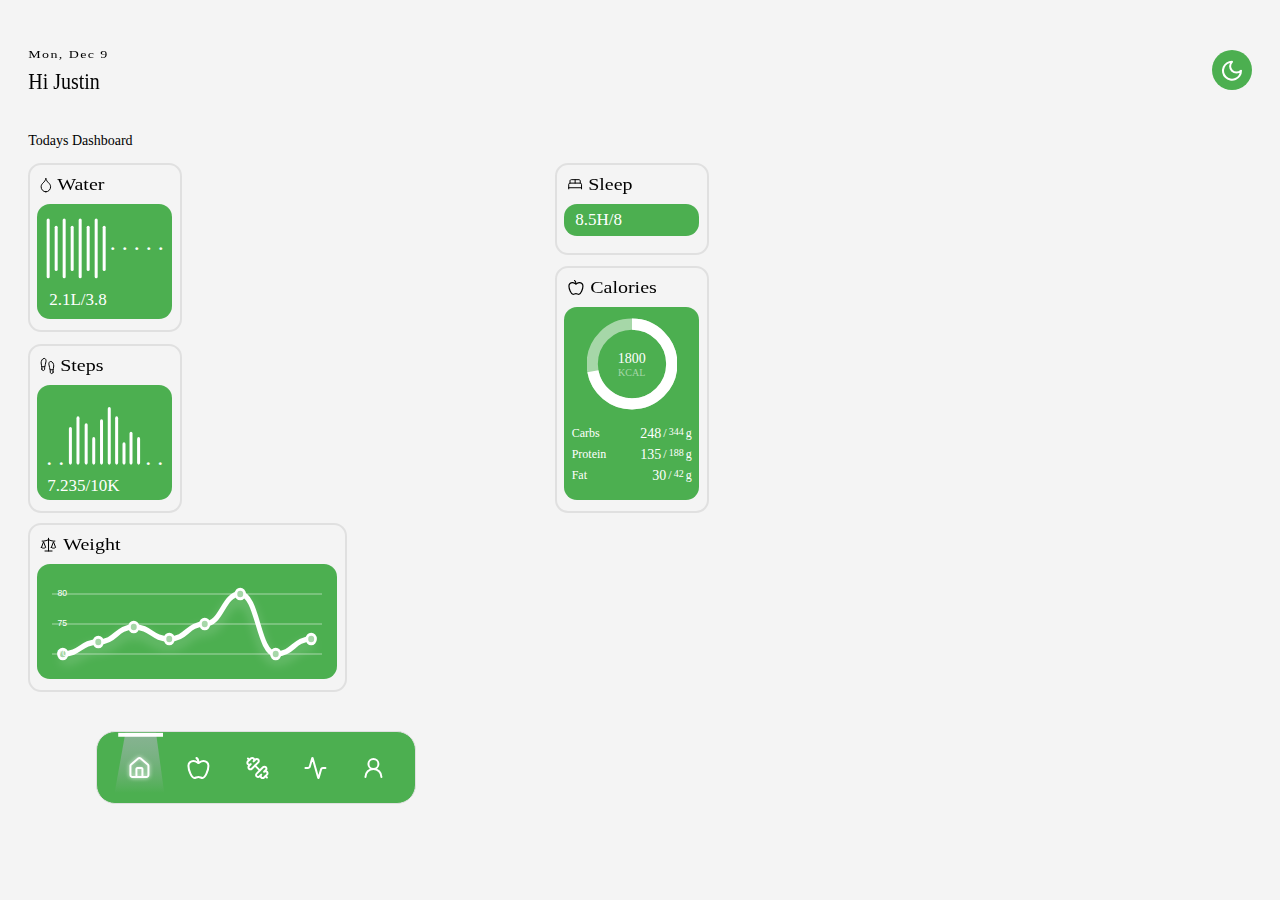
==== index.html @ 42e0216f "removed popup" ====
<!DOCTYPE html>
<html lang="en">
<head>
    <meta charset="UTF-8">
    <meta name="viewport" content="width=device-width, initial-scale=1.0">
    <link rel="stylesheet" href="/css/style.css"> 
    <title>Strive</title>
    <script src="darkmode.js" defer></script>
</head>
<!-- "dark-mode" gets added and removed based on which theme is active-->
<body>
  <!-- "date-and-greeting is the container around the two with the "date"and "greeting" 
   being the child elements with white text inside and underneath each other -->
    <header>
        <div class="date-and-greeting">
          <p class="date">Mon, Dec 9</p>
          <p class="greeting">Hi Justin</p>
        </div>
        <!-- "theme-switch" is the green switch with one white icon displayed and the other not-->
        <button id="theme-switch">
          <svg width="24" height="24" viewBox="0 0 24 24" fill="none" xmlns="http://www.w3.org/2000/svg">
            <path d="M11.9915 3.70062C10.798 4.8941 10.1276 6.5128 10.1276 8.20062C10.1276 9.88845 10.798 11.5071 11.9915 12.7006C13.185 13.8941 14.8037 14.5646 16.4915 14.5646C18.1793 14.5646 19.798 13.8941 20.9915 12.7006C20.9915 14.4807 20.4637 16.2207 19.4747 17.7008C18.4858 19.1808 17.0802 20.3344 15.4357 21.0155C13.7911 21.6967 11.9815 21.875 10.2357 21.5277C8.48988 21.1804 6.88623 20.3233 5.62756 19.0646C4.36889 17.8059 3.51172 16.2023 3.16445 14.4564C2.81719 12.7106 2.99542 10.901 3.6766 9.25647C4.35779 7.61194 5.51135 6.20633 6.99139 5.2174C8.47143 4.22846 10.2115 3.70062 11.9915 3.70062Z" stroke="white" stroke-width="2" stroke-linecap="round" stroke-linejoin="round"/>
          </svg>
          <svg width="24" height="25" viewBox="0 0 24 25" fill="none" xmlns="http://www.w3.org/2000/svg">
            <path d="M11.9915 16.5476C14.2007 16.5476 15.9915 14.7567 15.9915 12.5476C15.9915 10.3385 14.2007 8.54761 11.9915 8.54761C9.78238 8.54761 7.99152 10.3385 7.99152 12.5476C7.99152 14.7567 9.78238 16.5476 11.9915 16.5476Z" stroke="white" stroke-width="2" stroke-linecap="round" stroke-linejoin="round"/>
            <path d="M11.9915 2.54761V4.54761" stroke="white" stroke-width="2" stroke-linecap="round" stroke-linejoin="round"/>
            <path d="M11.9915 20.5476V22.5476" stroke="white" stroke-width="2" stroke-linecap="round" stroke-linejoin="round"/>
            <path d="M4.92151 5.47766L6.33151 6.88766" stroke="white" stroke-width="2" stroke-linecap="round" stroke-linejoin="round"/>
            <path d="M17.6515 18.2076L19.0615 19.6176" stroke="white" stroke-width="2" stroke-linecap="round" stroke-linejoin="round"/>
            <path d="M1.99152 12.5476H3.99152" stroke="white" stroke-width="2" stroke-linecap="round" stroke-linejoin="round"/>
            <path d="M19.9915 12.5476H21.9915" stroke="white" stroke-width="2" stroke-linecap="round" stroke-linejoin="round"/>
            <path d="M6.33151 18.2076L4.92151 19.6176" stroke="white" stroke-width="2" stroke-linecap="round" stroke-linejoin="round"/>
            <path d="M19.0615 5.47766L17.6515 6.88766" stroke="white" stroke-width="2" stroke-linecap="round" stroke-linejoin="round"/>
          </svg>

        </button>
    
      </header>

      <section class="dashboard">
        <div class="title"><p>Todays Dashboard</p></div>

        <div class="flex-container">
          <div class="containers-left">
            <div class="square-container">
              <div class="icon-and-title">
                <svg width="12" height="16" viewBox="0 0 12 16" fill="none" xmlns="http://www.w3.org/2000/svg">
                  <path d="M5.86552 14.7875C7.11979 14.7875 8.32268 14.2611 9.20959 13.324C10.0965 12.3868 10.5947 11.1158 10.5947 9.79056C10.5947 8.36285 9.91914 7.00653 8.56793 5.86436C7.21673 4.72219 6.20332 3.00894 5.86552 1.2243C5.52772 3.00894 4.51431 4.72219 3.16311 5.86436C1.8119 7.00653 1.1363 8.36285 1.1363 9.79056C1.1363 11.1158 1.63455 12.3868 2.52146 13.324C3.40836 14.2611 4.61125 14.7875 5.86552 14.7875Z" stroke-linecap="round" stroke-linejoin="round"/>
                </svg>
                <p>Water</p>
              </div>
              <div class="data">
                <div class="graph">
                  <div class="big-line">
                    <svg width="4" height="61" viewBox="0 0 4 61" fill="none" xmlns="http://www.w3.org/2000/svg">
                      <path d="M2.17458 1.94525L2.17458 58.7089" stroke="white" stroke-width="3" stroke-linecap="round"/>
                    </svg>
                  </div>
                  <div class="small-line">
                    <svg width="4" height="47" viewBox="0 0 4 47" fill="none" xmlns="http://www.w3.org/2000/svg">
                      <path d="M2.17583 2.23901L2.17583 44.6081" stroke="white" stroke-width="3" stroke-linecap="round"/>
                    </svg>
                  </div>
                  <div class="big-line">
                    <svg width="4" height="61" viewBox="0 0 4 61" fill="none" xmlns="http://www.w3.org/2000/svg">
                      <path d="M2.17458 1.94525L2.17458 58.7089" stroke="white" stroke-width="3" stroke-linecap="round"/>
                    </svg>
                  </div>
                  <div class="small-line">
                    <svg width="4" height="47" viewBox="0 0 4 47" fill="none" xmlns="http://www.w3.org/2000/svg">
                      <path d="M2.17583 2.23901L2.17583 44.6081" stroke="white" stroke-width="3" stroke-linecap="round"/>
                    </svg>
                  </div>
                  <div class="big-line">
                    <svg width="4" height="61" viewBox="0 0 4 61" fill="none" xmlns="http://www.w3.org/2000/svg">
                      <path d="M2.17458 1.94525L2.17458 58.7089" stroke="white" stroke-width="3" stroke-linecap="round"/>
                    </svg>
                  </div>
                  <div class="small-line">
                    <svg width="4" height="47" viewBox="0 0 4 47" fill="none" xmlns="http://www.w3.org/2000/svg">
                      <path d="M2.17583 2.23901L2.17583 44.6081" stroke="white" stroke-width="3" stroke-linecap="round"/>
                    </svg>
                  </div>
                  <div class="big-line">
                    <svg width="4" height="61" viewBox="0 0 4 61" fill="none" xmlns="http://www.w3.org/2000/svg">
                      <path d="M2.17458 1.94525L2.17458 58.7089" stroke="white" stroke-width="3" stroke-linecap="round"/>
                    </svg>
                  </div>
                  <div class="small-line">
                    <svg width="4" height="47" viewBox="0 0 4 47" fill="none" xmlns="http://www.w3.org/2000/svg">
                      <path d="M2.17583 2.23901L2.17583 44.6081" stroke="white" stroke-width="3" stroke-linecap="round"/>
                    </svg>
                  </div>
                  <div class="dotted-line"><p>. . . . .  </p></div>
                </div>
                <div class="number"><p>2.1L/3.8</p></div>
              </div>
            </div>
  
            <div class="square-container">
              <div class="icon-and-title">
                <svg width="15" height="18" viewBox="0 0 15 18" fill="none" xmlns="http://www.w3.org/2000/svg">
                  <path d="M1.83828 12.0273V10.2249C1.83828 8.61934 1.1157 7.86202 1.13675 5.96872C1.1578 3.90881 2.18203 1.4248 4.29362 1.4248C5.60548 1.4248 6.04744 2.78798 6.04744 4.07542C6.04744 6.43068 4.64439 8.36185 4.64439 10.649V12.0273C4.64439 12.429 4.49657 12.8142 4.23344 13.0983C3.97032 13.3823 3.61345 13.5419 3.24133 13.5419C2.86922 13.5419 2.51235 13.3823 2.24922 13.0983C1.9861 12.8142 1.83828 12.429 1.83828 12.0273Z" stroke-linecap="round" stroke-linejoin="round"/>
                  <path d="M13.0627 15.0566V13.2542C13.0627 11.6486 13.7853 10.8913 13.7642 8.99802C13.7432 6.93811 12.719 4.4541 10.6074 4.4541C9.29552 4.4541 8.85355 5.81728 8.85355 7.10472C8.85355 9.45998 10.2566 11.3911 10.2566 13.6782V15.0566C10.2566 15.4583 10.4044 15.8435 10.6676 16.1276C10.9307 16.4116 11.2876 16.5712 11.6597 16.5712C12.0318 16.5712 12.3886 16.4116 12.6518 16.1276C12.9149 15.8435 13.0627 15.4583 13.0627 15.0566Z" stroke-linecap="round" stroke-linejoin="round"/>
                  <path d="M10.2566 12.7847H13.0627" stroke-linecap="round" stroke-linejoin="round"/>
                  <path d="M1.83828 9.75537H4.64439" stroke-linecap="round" stroke-linejoin="round"/>
                </svg>
                <p>Steps</p>
              </div>
              <div class="data">
                <div class="graph-steps">
                  <div class="dotted-line-steps"><p>. . </p></div>
                  <svg width="73" height="49" viewBox="0 0 73 49" fill="none" xmlns="http://www.w3.org/2000/svg">
                    <path d="M2.39601 18.8251L2.39601 47.2954" stroke="white" stroke-width="3" stroke-linecap="round"/>
                    <path d="M18.1651 15.7798L18.1651 47.2985" stroke="white" stroke-width="3" stroke-linecap="round"/>
                    <path d="M9.97304 10.0533L9.97304 47.2954" stroke="white" stroke-width="3" stroke-linecap="round"/>
                    <path d="M33.5255 12.4768V47.2957" stroke="white" stroke-width="3" stroke-linecap="round"/>
                    <path d="M25.7348 27.3435L25.7333 47.2974" stroke="white" stroke-width="3" stroke-linecap="round"/>
                    <path d="M48.6367 10.0532V47.2984" stroke="white" stroke-width="3" stroke-linecap="round"/>
                    <path d="M41.2616 2.22131V47.2984" stroke="white" stroke-width="3" stroke-linecap="round"/>
                    <path d="M56.0094 31.5369V47.3005" stroke="white" stroke-width="3" stroke-linecap="round"/>
                    <path d="M63.0153 22.8314L63.0153 47.2956" stroke="white" stroke-width="3" stroke-linecap="round"/>
                    <path d="M70.6 27.3435V47.2956" stroke="white" stroke-width="3" stroke-linecap="round"/>
                  </svg>
                  <div class="dotted-line-steps"><p>. . </p></div>
                </div>
                <div class="number-steps"><p>7.235/10K</p></div>
              </div>
          </div>
        </div>
          
        <div class="containers-right">
          <div class="small-container">
            <div class="icon-and-title">
              <svg width="16" height="15" viewBox="0 0 16 15" fill="none" xmlns="http://www.w3.org/2000/svg">
                <g clip-path="url(#clip0_63_1283)">
                  <path d="M1.7265 11.8875V7.27721C1.7265 6.97153 1.8615 6.67836 2.10181 6.46221C2.34211 6.24607 2.66803 6.12463 3.00788 6.12463H13.2589C13.5987 6.12463 13.9246 6.24607 14.1649 6.46221C14.4052 6.67836 14.5402 6.97153 14.5402 7.27721V11.8875" stroke-linecap="round" stroke-linejoin="round"/>
                  <path d="M3.00787 6.12465V3.8195C3.00787 3.51382 3.14288 3.22066 3.38318 3.00451C3.62348 2.78836 3.94941 2.66693 4.28925 2.66693H11.9775C12.3173 2.66693 12.6433 2.78836 12.8836 3.00451C13.1239 3.22066 13.2589 3.51382 13.2589 3.8195V6.12465" stroke-linecap="round" stroke-linejoin="round"/>
                  <path d="M8.13338 2.66693V6.12465" stroke-linecap="round" stroke-linejoin="round"/>
                  <path d="M1.7265 10.7349H14.5402" stroke-linecap="round" stroke-linejoin="round"/>
                </g>
                <defs>
                  <clipPath id="clip0_63_1283">
                    <rect width="15.3765" height="13.8309" fill="white" transform="translate(0.445129 0.361755)"/>
                  </clipPath>
                </defs>
              </svg>
              <p>Sleep</p>
            </div>
            <div class="data">
              <div class="graph">
              <div class="number"><p>8.5H/8</p></div>
            </div>
          </div>
        </div>
        <div class="big-container">
          <div class="icon-and-title">
            <svg width="18" height="18" viewBox="0 0 15 15" fill="none" xmlns="http://www.w3.org/2000/svg">
              <g clip-path="url(#clip0_63_1307)">
                <path d="M7.44513 13.031C8.32013 13.031 9.0493 13.6418 9.77847 13.6418C11.5285 13.6418 13.2785 9.03154 13.2785 6.59962C13.2586 5.85316 12.9408 5.14474 12.3945 4.62874C11.8482 4.11275 11.1175 3.83102 10.3618 3.84497C9.0668 3.84497 8.02847 4.67482 7.44513 4.99754C6.8618 4.67482 5.82347 3.84497 4.52847 3.84497C3.77232 3.8295 3.04079 4.11072 2.49411 4.62703C1.94743 5.14335 1.63016 5.85266 1.6118 6.59962C1.6118 9.03154 3.3618 13.6418 5.1118 13.6418C5.84097 13.6418 6.57013 13.031 7.44513 13.031Z" stroke-linecap="round" stroke-linejoin="round"/>
                <path d="M6.27846 2.11615C6.86179 2.40429 7.44512 3.26872 7.44512 4.99758" stroke-linecap="round" stroke-linejoin="round"/>
              </g>
              <defs>
                <clipPath id="clip0_63_1307">
                  <rect width="14" height="13.8309" fill="white" transform="translate(0.445129 0.963562)"/>
                </clipPath>
              </defs>
            </svg>
            <p>Calories</p>
          </div>
          <div class="data">
            <div class="radial-graph">
              <svg class="circle" viewBox="0 0 36 36">
                  <path class="circle-bg"
                      d="M18 2.0845
                         a 15.9155 15.9155 0 0 1 0 31.831
                         a 15.9155 15.9155 0 0 1 0 -31.831" />
                  <path class="circle-progress"
                      d="M18 2.0845
                         a 15.9155 15.9155 0 0 1 0 31.831
                         a 15.9155 15.9155 0 0 1 0 -31.831" />
              </svg>
              <div class="text">
                  <div class="number" id="number">985</div>
                  <div class="unit">KCAL</div>
              </div>
          </div>
          <div class="macros">
            <div class="macro-item">
                Carbs
                <div>
                    <span id="carbs">0</span> / <span id="max-carbs">0</span>g
                </div>
            </div>
            <div class="macro-item">
                Protein
                <div>
                    <span id="protein">0</span> / <span id="max-protein">0</span>g
                </div>
            </div>
            <div class="macro-item">
                Fat
                <div>
                    <span id="fat">0</span> / <span id="max-fat">0</span>g
                </div>
            </div>
        </div>
        
          </div>
        </div>
      </div>
      </section>

      <div class="long-container">
        <div class="icon-and-title">
          <svg width="18" height="18" viewBox="0 0 18 18" fill="none" xmlns="http://www.w3.org/2000/svg">
            <g clip-path="url(#clip0_63_1373)">
              <path d="M11.3552 11.4633L13.4802 5.79663L15.6052 11.4633C14.9889 11.9237 14.2452 12.1716 13.4802 12.1716C12.7152 12.1716 11.9714 11.9237 11.3552 11.4633Z"  stroke-linecap="round" stroke-linejoin="round"/>
              <path d="M1.4385 11.4633L3.5635 5.79663L5.6885 11.4633C5.07225 11.9237 4.3285 12.1716 3.5635 12.1716C2.7985 12.1716 2.05475 11.9237 1.4385 11.4633Z" stroke-linecap="round" stroke-linejoin="round"/>
              <path d="M4.98017 15.005H12.0635" stroke-linecap="round" stroke-linejoin="round"/>
              <path d="M8.52184 2.255V15.005" stroke-linecap="round" stroke-linejoin="round"/>
              <path d="M2.14684 5.0883H3.5635C4.98017 5.0883 7.10517 4.37996 8.52184 3.67163C9.9385 4.37996 12.0635 5.0883 13.4802 5.0883H14.8968" stroke-linecap="round" stroke-linejoin="round"/>
            </g>
            <defs>
              <clipPath id="clip0_63_1373">
                <rect width="17" height="17" fill="white" transform="translate(0.0218353 0.130005)"/>
              </clipPath>
            </defs>
          </svg>
          <p>Weight</p>
        </div>
        <div class="data"> 
          <div class="line-graph-container">
            <svg class="line-graph" viewBox="0 0 500 200" preserveAspectRatio="none">
                <g class="grid-lines">
                    <!-- Vertical grid lines -->
                    <line x1="0" y1="50" x2="500" y2="50"></line>
                    <line x1="0" y1="100" x2="500" y2="100"></line>
                    <line x1="0" y1="150" x2="500" y2="150"></line>
                </g>
                <g class="graph">
                    <!-- The dynamic path for the graph line -->
                    <path d="" class="graph-line"></path>
                    <!-- The dynamic circles for data points -->
                    <g class="graph-points"></g>
                </g>
                <!-- Y-axis labels -->
                <g class="labels">
                    <text x="10" y="54">80</text>
                    <text x="10" y="104">75</text>
                    <text x="10" y="154">70</text>
                </g>
            </svg>
        </div>
        
      </div>

      <nav>
          <div class="bottom-navbar">  <!-- "bottom-navbar" = the container of the whole navbar-->
            <div class="icons">  <!-- "icons" = around the icons within the navbar, inline-flex, gap 34px-->
                <a href="index.html" class="active">
                    <div class="svg-container">
                      <!-- "active-spotlight" is the spotlight around the active page's icon -->
                        <svg class="active-spotlight" width="43" height="71" viewBox="0 0 53 71" fill="none" xmlns="http://www.w3.org/2000/svg">
                            <path d="M12.8773 0.839111L0.427788 70.1329H52.9925L43.5071 0.839111H12.8773Z" fill="url(#paint0_linear_63_1243)"/>
                            <rect x="5.70922" y="0.839111" width="44.7863" height="3.92169" fill="white"/>
                            <defs>
                              <linearGradient id="paint0_linear_63_1243" x1="26.7101" y1="0.839111" x2="26.7101" y2="60.9779" gradientUnits="userSpaceOnUse">
                                <stop stop-color="#ADB5BD" stop-opacity="0.6"/>
                                <stop offset="1" stop-color="#4CAF50"/>
                              </linearGradient>
                            </defs>
                          </svg>
                          <!-- the "blurred-svg" class and svg itself is only for the active page, this will be different dependant on the page -->
                        <svg class="blurred-svg" width="25" height="25" viewBox="0 0 25 25" fill="none" xmlns="http://www.w3.org/2000/svg">
                            <path d="M15.4285 21.9862V13.9862C15.4285 13.721 15.3232 13.4666 15.1356 13.2791C14.9481 13.0916 14.6938 12.9862 14.4285 12.9862H10.4285C10.1633 12.9862 9.90897 13.0916 9.72144 13.2791C9.5339 13.4666 9.42854 13.721 9.42854 13.9862V21.9862" stroke="white" stroke-width="2" stroke-linecap="round" stroke-linejoin="round"/>
                            <path d="M3.42854 10.9862C3.42847 10.6952 3.49188 10.4078 3.61433 10.1439C3.73678 9.87998 3.91534 9.64597 4.13754 9.45817L11.1375 3.45917C11.4985 3.15408 11.9559 2.98669 12.4285 2.98669C12.9012 2.98669 13.3586 3.15408 13.7195 3.45917L20.7195 9.45817C20.9417 9.64597 21.1203 9.87998 21.2428 10.1439C21.3652 10.4078 21.4286 10.6952 21.4285 10.9862V19.9862C21.4285 20.5166 21.2178 21.0253 20.8428 21.4004C20.4677 21.7755 19.959 21.9862 19.4285 21.9862H5.42854C4.89811 21.9862 4.3894 21.7755 4.01433 21.4004C3.63926 21.0253 3.42854 20.5166 3.42854 19.9862V10.9862Z" stroke="white" stroke-width="2" stroke-linecap="round" stroke-linejoin="round"/>
                        </svg>
                        <svg class="main-svg" class="unactive-svg" width="25" height="25" viewBox="0 0 25 25" fill="none" xmlns="http://www.w3.org/2000/svg">
                            <path d="M15.4285 21.9862V13.9862C15.4285 13.721 15.3232 13.4666 15.1356 13.2791C14.9481 13.0916 14.6938 12.9862 14.4285 12.9862H10.4285C10.1633 12.9862 9.90897 13.0916 9.72144 13.2791C9.5339 13.4666 9.42854 13.721 9.42854 13.9862V21.9862" stroke="white" stroke-width="2" stroke-linecap="round" stroke-linejoin="round"/>
                            <path d="M3.42854 10.9862C3.42847 10.6952 3.49188 10.4078 3.61433 10.1439C3.73678 9.87998 3.91534 9.64597 4.13754 9.45817L11.1375 3.45917C11.4985 3.15408 11.9559 2.98669 12.4285 2.98669C12.9012 2.98669 13.3586 3.15408 13.7195 3.45917L20.7195 9.45817C20.9417 9.64597 21.1203 9.87998 21.2428 10.1439C21.3652 10.4078 21.4286 10.6952 21.4285 10.9862V19.9862C21.4285 20.5166 21.2178 21.0253 20.8428 21.4004C20.4677 21.7755 19.959 21.9862 19.4285 21.9862H5.42854C4.89811 21.9862 4.3894 21.7755 4.01433 21.4004C3.63926 21.0253 3.42854 20.5166 3.42854 19.9862V10.9862Z" stroke="white" stroke-width="2" stroke-linecap="round" stroke-linejoin="round"/>
                        </svg>
                    </div>
                </a>
                <a href="calorie-tracker.html">
                  <div class="svg-container">
                    <svg class="main-svg" class="unactive-svg" width="25" height="25" viewBox="0 0 25 25" fill="none" xmlns="http://www.w3.org/2000/svg">
                      <path d="M12.4285 21.9262C13.9285 21.9262 15.1785 22.9862 16.4285 22.9862C19.4285 22.9862 22.4285 14.9862 22.4285 10.7662C22.3945 9.47088 21.8498 8.24159 20.9132 7.34621C19.9766 6.45083 18.724 5.96196 17.4285 5.98616C15.2085 5.98616 13.4285 7.42616 12.4285 7.98616C11.4285 7.42616 9.64854 5.98616 7.42854 5.98616C6.13229 5.95932 4.87824 6.44731 3.94107 7.34324C3.0039 8.23917 2.46002 9.47001 2.42854 10.7662C2.42854 14.9862 5.42854 22.9862 8.42854 22.9862C9.67854 22.9862 10.9285 21.9262 12.4285 21.9262Z" stroke="white" stroke-width="2" stroke-linecap="round" stroke-linejoin="round"/>
                      <path d="M10.4285 2.98621C11.4285 3.48621 12.4285 4.98621 12.4285 7.98621" stroke="white" stroke-width="2" stroke-linecap="round" stroke-linejoin="round"/>
                    </svg>
                  </div>
                </a>
                <a href="workout-tracker.html">
                  <div class="svg-container">
                    <svg class="main-svg" class="unactive-svg" width="25" height="25" viewBox="0 0 25 25" fill="none" xmlns="http://www.w3.org/2000/svg">
                      <g clip-path="url(#clip0_63_1258)">
                        <path d="M14.8285 15.3862L10.0285 10.5862" stroke="white" stroke-width="2" stroke-linecap="round" stroke-linejoin="round"/>
                        <path d="M19.0856 22.4712C18.7105 22.8464 18.2019 23.0572 17.6714 23.0573C17.141 23.0574 16.6322 22.8467 16.2571 22.4717C15.8819 22.0967 15.6711 21.588 15.671 21.0576C15.6709 20.5271 15.8815 20.0184 16.2566 19.6432L14.4896 21.4112C14.1144 21.7864 13.6056 21.9971 13.0751 21.9971C12.5445 21.9971 12.0357 21.7864 11.6606 21.4112C11.2854 21.0361 11.0746 20.5273 11.0746 19.9967C11.0746 19.4662 11.2854 18.9574 11.6606 18.5822L18.0246 12.2182C18.3997 11.8431 18.9085 11.6323 19.4391 11.6323C19.9696 11.6323 20.4784 11.8431 20.8535 12.2182C21.2287 12.5934 21.4395 13.1022 21.4395 13.6327C21.4395 14.1633 21.2287 14.6721 20.8535 15.0472L19.0856 16.8142C19.4607 16.4392 19.9695 16.2286 20.4999 16.2287C21.0304 16.2288 21.539 16.4396 21.9141 16.8147C22.2891 17.1899 22.4997 17.6986 22.4996 18.2291C22.4995 18.7595 22.2887 19.2682 21.9136 19.6432L19.0856 22.4712Z" stroke="white" stroke-width="2" stroke-linecap="round" stroke-linejoin="round"/>
                        <path d="M21.9285 22.4862L20.5285 21.0862" stroke="white" stroke-width="2" stroke-linecap="round" stroke-linejoin="round"/>
                        <path d="M4.32854 4.88621L2.92854 3.48621" stroke="white" stroke-width="2" stroke-linecap="round" stroke-linejoin="round"/>
                        <path d="M6.83255 13.7542C6.4574 14.1294 5.94859 14.3401 5.41805 14.3401C4.88751 14.3401 4.3787 14.1294 4.00355 13.7542C3.6284 13.3791 3.41764 12.8703 3.41764 12.3397C3.41764 11.8092 3.6284 11.3004 4.00355 10.9252L5.77155 9.15821C5.58579 9.3439 5.36528 9.49119 5.12261 9.59165C4.87993 9.69212 4.61985 9.74381 4.3572 9.74376C3.82675 9.74367 3.31807 9.53286 2.94305 9.15771C2.75736 8.97196 2.61008 8.75145 2.50961 8.50877C2.40914 8.2661 2.35745 8.00601 2.3575 7.74336C2.35759 7.21291 2.5684 6.70423 2.94355 6.32921L5.77155 3.50121C6.14657 3.12606 6.65525 2.91525 7.1857 2.91516C7.44835 2.91511 7.70843 2.9668 7.95111 3.06727C8.19379 3.16774 8.4143 3.31502 8.60005 3.50071C8.7858 3.6864 8.93317 3.90686 9.03372 4.1495C9.13428 4.39214 9.18605 4.65221 9.1861 4.91486C9.18615 5.17751 9.13446 5.4376 9.03399 5.68027C8.93352 5.92295 8.78624 6.14346 8.60055 6.32921L10.3675 4.56121C10.7427 4.18606 11.2515 3.97531 11.7821 3.97531C12.3126 3.97531 12.8214 4.18606 13.1965 4.56121C13.5717 4.93636 13.7825 5.44517 13.7825 5.97571C13.7825 6.50625 13.5717 7.01506 13.1965 7.39021L6.83255 13.7542Z" stroke="white" stroke-width="2" stroke-linecap="round" stroke-linejoin="round"/>
                      </g>
                      <defs>
                        <clipPath id="clip0_63_1258">
                          <rect width="24" height="24" fill="white" transform="translate(0.428543 0.986206)"/>
                        </clipPath>
                      </defs>
                    </svg>
                  </div>
                </a>
                <a href="weight-tracker.html">
                  <div class="svg-container">
                    <svg class="main-svg" class="unactive-svg" width="23" height="23" viewBox="0 0 23 23" fill="none" xmlns="http://www.w3.org/2000/svg">
                      <path d="M21.4285 11.9862H18.9485C18.5115 11.9853 18.0862 12.1275 17.7376 12.3912C17.3891 12.6548 17.1365 13.0254 17.0185 13.4462L14.6685 21.8062C14.6534 21.8581 14.6218 21.9038 14.5785 21.9362C14.5353 21.9687 14.4826 21.9862 14.4285 21.9862C14.3744 21.9862 14.3218 21.9687 14.2785 21.9362C14.2353 21.9038 14.2037 21.8581 14.1885 21.8062L8.66853 2.16621C8.65338 2.11428 8.6218 2.06866 8.57853 2.03621C8.53525 2.00375 8.48262 1.98621 8.42853 1.98621C8.37444 1.98621 8.3218 2.00375 8.27853 2.03621C8.23525 2.06866 8.20367 2.11428 8.18853 2.16621L5.83853 10.5262C5.72099 10.9454 5.46991 11.3147 5.12339 11.5782C4.77687 11.8417 4.35385 11.985 3.91853 11.9862H1.42853" stroke="white" stroke-width="2" stroke-linecap="round" stroke-linejoin="round"/>
                    </svg>
                  </div>
                </a>
                <a href="profile.html">
                  <div class="svg-container">
                    <svg class="main-svg" class="unactive-svg" width="25" height="25" viewBox="0 0 25 25" fill="none" xmlns="http://www.w3.org/2000/svg">
                      <path d="M12.4285 13.9862C15.19 13.9862 17.4285 11.7476 17.4285 8.98621C17.4285 6.22478 15.19 3.98621 12.4285 3.98621C9.6671 3.98621 7.42853 6.22478 7.42853 8.98621C7.42853 11.7476 9.6671 13.9862 12.4285 13.9862Z" stroke="white" stroke-width="2" stroke-linecap="round" stroke-linejoin="round"/>
                      <path d="M20.4285 21.9862C20.4285 19.8645 19.5857 17.8296 18.0854 16.3294C16.5851 14.8291 14.5503 13.9862 12.4285 13.9862C10.3068 13.9862 8.27196 14.8291 6.77167 16.3294C5.27138 17.8296 4.42853 19.8645 4.42853 21.9862" stroke="white" stroke-width="2" stroke-linecap="round" stroke-linejoin="round"/>
                    </svg>
                  </div>
                </a>
            </div>
          </div>
    </nav>

    <script src="animation.js"></script>
    <script src="line-graph-dashboard.js"></script>
    <script src="popups-dashboard.js"></script>
</body>
</html>
---- css/style.css ----
/*! Generated by Font Squirrel (https://www.fontsquirrel.com) on January 3, 2025 */

@font-face {
  font-family: 'pp_agrandirwide_light';
  src: url('ppagrandir-widelight-webfont.woff2') format('woff2'),
       url('ppagrandir-widelight-webfont.woff') format('woff');
  font-weight: normal;
  font-style: normal;

}

@font-face {
  font-family: 'pp_monument_extendedregular';
  src: url('ppmonumentextended-regular-webfont.woff2') format('woff2'),
       url('ppmonumentextended-regular-webfont.woff') format('woff');
  font-weight: normal;
  font-style: normal;

}

body {
    margin: 0;
    padding: 0;
    background-color: var(--background-color);
    margin: 0px 28.2px 0px 28.2px;
  }

  .darkmode {
    --secondary-color-darkmode: #383838; /* secondary for dark mode */
    --background-color-darkmode: #242424; /* secondary for dark mode */
    --text-color-darkmode: #FFFFFF; /* darkmode text color */
    --container-color-darkmode: #383838; /* border color lightmode*/
    --border-color-darkmode: #5B5B5B; /* border color lightmode*/
  }

  :root {
    /* color Palette */
    --primary-color: #4CAF50; /* main green, same for light and dark mode */
    --secondary-color: #A6D7A8; /* secondary for light mode */
    --background-color: #F4F4F4; /* bg color for light mode */
    --text-color: #000000; /* lightmode text color */
    --container-color: #FFFFFF; /* border color lightmode*/
    --border-color: #E0E0E0; /* border color lightmode*/

    /* font Family */
    --font-agrandir: 'PP Agrandir';
    --font-monument: "PP Monument Extended";

    /* border Radius */
    --container-border-radius: 13px;
    --navbar-border-radius: 13px;
}

.darkmode {
  --secondary-color: #383838; /* secondary for dark mode */
  --background-color: #242424; /* secondary for dark mode */
  --text-color: #FFFFFF; /* darkmode text color */
  --container-color: #383838; /* border color lightmode*/
  --border-color: #5B5B5B; /* border color lightmode*/
}

/* navbar styling */
    /* container of the navbar */
      .bottom-navbar {
        position: fixed;
        margin: 7.5%;
        bottom: 0;
        left: 0;
        width: 318px;
        height: 71.278px;
        display: flex;
        justify-content: space-around;
        align-items: center;
        z-index: 1000;
        border-radius: 19px;
        border: 1px solid var(--border-color);
        background: var(--primary-color);
      }

      /* individual svg sizing */
      .bottom-navbar .unactive-svg {
        width: 24px;
        height: 24px;
      }

      /* container around the svg's */
      .icons {
        display: flex;
        align-items: center;
        gap: 34px;
    }

    /* container around the active svg, contains blurred and main svg */
    .blurred-svg {
        position: absolute; 
        filter: blur(2px); 
        opacity: 0.9; 
        z-index: 1;
    }

    /* Main SVG in front of blurred SVG */
    .main-svg {
        position: relative; 
        z-index: 2; 
    }

    /* Container for alignment */
    .svg-container {
        position: relative; 
        display: flex;
        align-items: center;
        justify-content: center;
      
    }

    /* spotlight around the active page's icon */
    .active-spotlight {
        position: absolute; 
        width: 70px; 
        height: 71px; 
        z-index: 1; 
    }

/* header styling */
header {
  display: flex;
  align-items: center;
  justify-content: space-between;
  margin-top: 30px;
}
/* date styling */
.date-and-greeting .date {
  color: var(--text-color);
  font-family: var(--font-agrandir);
  font-size: 14px;
  font-weight: 100;
  letter-spacing: 0.1em; 
  line-height: 1.5;
  margin-bottom: 5px;
  transform: scaleY(0.8);

}
/* greeting styling */
.date-and-greeting .greeting {
  color: var(--text-color);
  font-family: "PP Monument Extended";
  font-size: 20px;
  font-style: normal;
  font-weight: 400;
  margin: 0;
  transform: scaleY(1.2);
  
}

/* theme switch between light and dark mode */
#theme-switch {
  width: 40px;
  height: 40px;
  border-radius: 50%;
  background-color: var(--primary-color);
  padding: 0;
  display: flex;
  justify-content: center;
  align-items: center;
  border: none;
  position: fixed;
  top: 20px;
  right: 28.2px;
  margin-top: 30px;

}

/* sun svg */
#theme-switch svg:last-child {
  display: none;
}
/* moon svg */
.darkmode #theme-switch svg:first-child {
  display: none;
}

/* sun svg when darkmode is enabled */
.darkmode #theme-switch svg:last-child {
  display: block;
}

/* index.html dashboard */
/* "todays dashboard" */
.dashboard .title {
  margin-top: 40px;
  color: var(--text-color);
  font-family: "PP Agrandir";
  font-size: 14px;
  font-style: normal;
  font-weight: lighter;
  line-height: normal;
}

.square-container {
  width: 150px;
  height: 165px;
  border: 2px solid var(--border-color);
  border-radius: var(--container-border-radius);
}

.long-container {
  margin-top: 10px;
  width: 315px;
  height: 165px;
  border: 2px solid var(--border-color);
  border-radius: var(--container-border-radius);
}

.big-container {
  width: 150px;
  height: 243px;
  border: 2px solid var(--border-color);
  border-radius: var(--container-border-radius);
}

.containers-right .square-container {
  width: 150px;
  height: 160px;
  border: 2px solid var(--border-color);
  border-radius: var(--container-border-radius);
  margin-top: 18px;
}

.small-container {
  width: 150px;
  height: 88px;
  border: 2px solid var(--border-color);
  border-radius: var(--container-border-radius);

}

.square-container .data {
  width: 135px;
  height: 115px;
  margin-left: 7px;
  background-color: var(--primary-color);
  border-radius: var(--container-border-radius);
}

.long-container .data {
  width: 300px;
  height: 115px;
  margin-left: 7px;
  background-color: var(--primary-color);
  border-radius: var(--container-border-radius);
}

.big-container .data {
  display: flex;
  align-items: center;
  width: 135px;
  height: 193px;
  margin-left: 7px;
  background-color: var(--primary-color);
  border-radius: var(--container-border-radius);
}


.small-container .data {
  width: 135px;
  margin-left: 7px;
  background-color: var(--primary-color);
  border-radius: var(--container-border-radius);
}

.icon-and-title {
  margin: 8px 0px 8px 10px;
  display: flex;
  align-items: center;
  color: var(--text-color)
}

.icon-and-title svg {
  stroke: var(--text-color)
}

.icon-and-title p {
  font-family: "PP Agrandir";
  margin: 0px 0px 0px 5px;
  transform: scaleY(0.8);
  font-size: 20px;
  font-weight: 100;
}

.square-container .graph {
  display: flex;
  align-items: center;
  justify-content: center;
  height: 80px;
  gap: 4px;
  margin: 6px 0px 0px 0px
}

.square-container .graph-steps {
  display: flex;
  justify-content: center;
  align-items: flex-end;
  height: 80px;
  gap: 4px;
  margin: 6px 0px 5px 0px
}

.graph-steps svg {
  margin-bottom: 11px;
  transform: scaleY(1.2);
}

.small-container .graph {
  margin: 6px 0px 3px 6px
}

.dotted-line p {
  color: #FFF;
  font-family: "PP Agrandir";
  font-size: 24px;
  font-style: normal;
  font-weight: 400;
  line-height: normal;
  margin-bottom: 40px;
}

.dotted-line-steps p {
  color: #FFF;
  font-family: "PP Agrandir";
  font-size: 24px;
  font-style: normal;
  font-weight: 400;
  line-height: normal;
  margin: 0px;
}


.data .number p {
  color: #FFF;
  font-family: "PP Monument Extended";
  font-size: 17px;
  font-style: normal;
  font-weight: 400;
  line-height: normal;
  margin: 0px 0px 10px 12px;
}

.data .number-steps p {
  color: #FFF;
  font-family: "PP Monument Extended";
  font-size: 17px;
  font-style: normal;
  font-weight: 400;
  line-height: normal;
  margin: 0px 0px 4px 10px;
}

.line-graph-container {
  position: absolute;
}

.data .dot {
  position: relative;
  right: 10px;
}


.small-container .data .number p {
  color: #FFF;
  font-family: "PP Monument Extended";
  font-size: 17px;
  font-style: normal;
  font-weight: 400;
  line-height: normal;
  margin: 0px 0px 3px 5px;
}

.data {
  display: flex;
  flex-direction: column;
}

.containers-left {
  display: flex;
  flex-direction: column;
  row-gap: 12px;
  width: 40vw;
}

.containers-right {
  display: grid;
  grid-template-columns: 1fr;
  grid-column-gap: 8px;
  grid-row-gap: 10px; 
  width: 40vw;
}

.flex-container {
  display: flex;
  gap: 15px;
}

.radial-graph {
  position: relative;
  width: 90px;
  height: auto;
  margin: 10px 18px;;
}

.circle {
  width: 100%;
  height: 100%;
}

.circle-bg {
  fill: none;
  stroke: var(--secondary-color);
  stroke-width: 4.5;
}

.circle-progress {
  fill: none;
  stroke: white;
  stroke-width: 4.5;
  stroke-dasharray: 100;
  stroke-dashoffset: 100;
  transition: stroke-dashoffset 0.35s ease;
}

.text {
  position: absolute;
  top: 50%;
  left: 50%;
  transform: translate(-50%, -50%);
  text-align: center;
}

.number {
  font-size: 1.5rem;
  color: white;
  font-family: "PP Monument Extended";
  font-size: 14px;
  font-style: normal;
  font-weight: 400;
  line-height: normal;
}

.unit {
  color: var(--secondary-color);
  font-family: "PP Monument Extended";
  font-size: 10px;
  font-style: normal;
  font-weight: 400;
  line-height: normal;
}

.macros {
  text-align: left;
  font-size: 1rem;
  color: #333;
  width: 120px;
}

.macro-item {
  display: flex;
  justify-content: space-between; 
  align-items: center;
  margin: 5px 0;
  color: #FFF;
  font-family: "PP Agrandir";
  font-size: 12px;
  font-style: normal;
  font-weight: 400;
  line-height: normal;
}

.macro-item div {
  display: flex;
  gap: 2px; 
}

#max-carbs,#max-fat,#max-protein, #carbs, #fat, #protein {
  color: #FFF;
  font-family: "PP Monument Extended";
  font-size: 14px;
  font-style: normal;
  font-weight: 400;
  line-height: normal;
  }

  #max-carbs,#max-fat,#max-protein {
    font-size: 10px;
  }

  .line-graph-container {
    display: flex;
    justify-content: center;
    width: 100%;
    max-width: 600px;
    position: relative;
}

.line-graph {
    width: 100%;
    height: 120px;
    padding: 0px 15px 0px 15px;
    border-radius: var(--container-border-radius);
}

.grid-lines {
    display: flex;
    justify-content: center;
}

.grid-lines line {
    stroke: white;
    stroke-width: 2;
    opacity: 0.5; 
}

.graph-line {
    fill: none;
    stroke: white;
    stroke-width: 9;
    stroke-linecap: round;
    filter: drop-shadow(0 10px 10px rgba(255, 255, 255, 0.3)); 
}

.graph-points circle {
    fill: #A6D7A8;
    stroke: white;
    stroke-width: 5;
}

.labels text {
    font-family: "PP Monument Extended", sans-serif;
    fill: white; 
    font-size: 16px;
    font-style: normal;
    font-weight: 400;
    line-height: normal;
}

/* ---------------------------------------------------------- */
/* ---------------------------------------------------------- */
/* ---------------------------------------------------------- */
/* -----------------calorie tracker-------------------------- */
/* ---------------------------------------------------------- */
/* ---------------------------------------------------------- */

.huge-container {
  width: 315px;
  height: 350px;
  border: 2px solid var(--border-color);
  border-radius: var(--container-border-radius);
  margin-top: 20px;
}

.huge-container .data {
  width: 300px;
  height: 301px;
  margin-left: 7px;
  background-color: var(--primary-color);
  border-radius: var(--container-border-radius);
}

.huge-container .icon-and-title {
  display: flex;
  justify-content: space-between;
  align-items: center;
}

.huge-container .icon-and-title p>svg {
  height: auto;
  width: 18px;
}

.huge-container .cal-left, .cal-burnt {
  display: flex;
  align-items: center;
  color: #FFF;
  font-family: "PP Agrandir";
  font-size: 14px;
  font-style: normal;
  font-weight: 100;
  line-height: normal;
}


.huge-container .cal-left p {
  margin: 0px;
}

.huge-container .cal-burnt p {
  margin: 0px;
}

.cal-container {
  display: flex;
  justify-content: center;
  align-items: center;
  margin-top: 12px;
}

.add {
  width: 18px;
  height: auto;
  margin-left: 25px;
}

.cal-container .radial-graph{
  position: relative;
  width: 100px;
  height: auto;
}

.cal-burnt-container {
  display: flex;
  flex-direction: column;
  align-items: center;
}

.cal-left-container {
  display: flex;
  flex-direction: column;
  align-items: center;
}

.cal-left-number {
  display: flex;
  flex-direction: column;
  align-items: center;
}

#percentage-number, #remaining-calories {
  color: #FFF;
  font-family: "PP Monument Extended";
  font-size: 16px;
  font-style: normal;
  font-weight: 400;
  line-height: normal;
}

.eaten-hr {
  display: flex;
  align-items: center;
  color: #FFF;
  font-family: "PP Agrandir";
  font-size: 14px;
  font-style: normal;
  font-weight: 400;
  line-height: normal;
  margin: 0px 0px 0px 17px;
}

.eaten-hr p {
  margin-right: 10px;
}

.eaten-hr .hr {
  height: 1px;
  width: 210px;
  background-color: #FFF;
  border-radius: 12px;
  opacity: 0.5;
}

.huge-container .macros {
  width: 300px;
  display: flex;
  flex-direction: column;
}

.huge-container .macros-parent .macro-item {
  display: flex;
  justify-content: space-around; 
  align-items: center;
  margin: 7px 0;
  color: #FFF;
  font-family: "PP Agrandir";
  font-size: 14px;
  font-style: normal;
  font-weight: 400;
  line-height: normal;
  gap: 90px;
}

.huge-container .macros-parent {
  margin-top: 5px;
}

.breakfast-lunch-dinner {
  color: #FFF;
  margin-top: 10px;
  width: 319px;
  height: 210px;
  background-color: var(--primary-color);
  border-radius: var(--container-border-radius);
}

.kcal-calories {
  display: flex;
  gap: 5px;
}

.kcal-calories p {
  margin: 0px;
  color: #FFF;
  font-family: "PP Monument Extended";
  font-size: 16px;
  font-style: normal;
  font-weight: 400;
  line-height: normal;
}

.breakfast p {
  margin: 0px;
  color: #FFF;
  font-family: "PP Agrandir";
  font-size: 14px;
  font-style: normal;
  font-weight: 400;
  line-height: normal;
}

.breakfast svg {
  margin-right: 10px;
}

.breakfast {
  display: flex;
  align-items: center;
  padding: 15px 0px 8px 25px;
}

.breakfast-lunch-dinner .hr {
  height: 1px;
  width: 255px;
  background-color: #FFF;
  border-radius: 12px;
  opacity: 0.5;
  margin: 0px 15px 0px 30px;
}
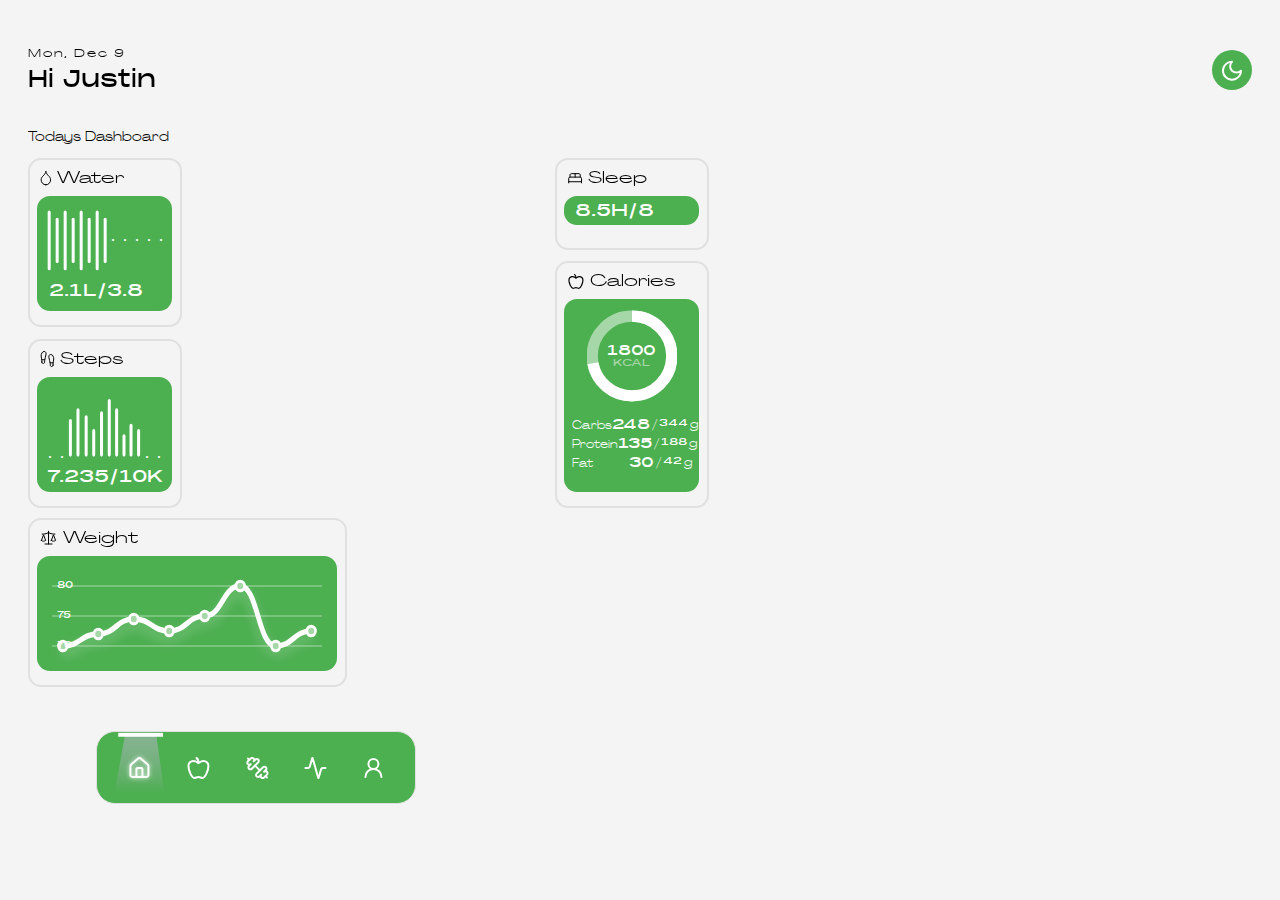
==== commit 164bc5bf: "added the navigation troughout the weekdays with a section thats different per day with the help of " ====
--- a/index.html
+++ b/index.html
@@ -329,6 +329,5 @@
 
     <script src="animation.js"></script>
     <script src="line-graph-dashboard.js"></script>
-    <script src="popups-dashboard.js"></script>
 </body>
 </html>--- a/css/style.css
+++ b/css/style.css
@@ -1,18 +1,16 @@
 /*! Generated by Font Squirrel (https://www.fontsquirrel.com) on January 3, 2025 */
 
 @font-face {
-  font-family: 'pp_agrandirwide_light';
-  src: url('ppagrandir-widelight-webfont.woff2') format('woff2'),
-       url('ppagrandir-widelight-webfont.woff') format('woff');
+  font-family: 'PP Agrandir';
+  src: url('/fonts/ppagrandir-widelight-webfont.woff') format('woff');
   font-weight: normal;
   font-style: normal;
 
 }
 
 @font-face {
-  font-family: 'pp_monument_extendedregular';
-  src: url('ppmonumentextended-regular-webfont.woff2') format('woff2'),
-       url('ppmonumentextended-regular-webfont.woff') format('woff');
+  font-family: 'PP Monument Extended';
+  src: url('/fonts/ppmonumentextended-regular-webfont.woff') format('woff');
   font-weight: normal;
   font-style: normal;
 
@@ -650,7 +648,7 @@
   font-style: normal;
   font-weight: 400;
   line-height: normal;
-  margin: 0px 0px 0px 17px;
+  margin: 0px 0px 13px 17px;
 }
 
 .eaten-hr p {
@@ -673,9 +671,8 @@
 
 .huge-container .macros-parent .macro-item {
   display: flex;
-  justify-content: space-around; 
-  align-items: center;
-  margin: 7px 0;
+  align-items: center;
+  margin: 0px 20px 15px 18px;
   color: #FFF;
   font-family: "PP Agrandir";
   font-size: 14px;
@@ -698,16 +695,39 @@
   border-radius: var(--container-border-radius);
 }
 
+.breakfast .title {
+  color: #FFF;
+  font-family: "PP Agrandir";
+  font-size: 14px;
+  font-style: normal;
+  font-weight: 400;
+  line-height: normal;
+}
+
+.breakfast .chevron {
+  margin-left: 100px;
+}
+
 .kcal-calories {
   display: flex;
+  align-items: center;
   gap: 5px;
 }
 
-.kcal-calories p {
+.kcal-calories .calories {
   margin: 0px;
   color: #FFF;
   font-family: "PP Monument Extended";
   font-size: 16px;
+  font-style: normal;
+  font-weight: 400;
+  line-height: normal;
+}
+
+.kcal-calories .kcal {
+  color: rgba(255, 253, 253, 0.51);
+  font-family: "PP Monument Extended";
+  font-size: 12px;
   font-style: normal;
   font-weight: 400;
   line-height: normal;
@@ -740,4 +760,78 @@
   border-radius: 12px;
   opacity: 0.5;
   margin: 0px 15px 0px 30px;
+}
+
+
+/* ---------------------------------------------------------- */
+/* ---------------------------------------------------------- */
+/* ---------------------------------------------------------- */
+/* -----------------workout tracker-------------------------- */
+/* ---------------------------------------------------------- */
+/* ---------------------------------------------------------- */
+
+
+.calendar-container {
+  display: flex;
+  justify-content: center;
+  margin-top: 20px;
+}
+
+.calendar {
+  display: flex;
+  justify-content: space-between;
+  align-items: center;
+  width: 324px;
+  height: 41.232px;
+  border-radius: 13px;
+  background: #4CAF50;
+  flex-shrink: 0;
+  padding: 0 5px; /* Add a little padding for spacing */
+}
+
+.day-button {
+  flex: 1;
+  height: 100%;
+  margin: 0 2px; /* Small spacing between buttons */
+  border: none;
+  border-radius: 5px; /* Slightly rounded corners for buttons */
+  background: #4CAF50;
+  color: #FFF;
+  font-family: "PP Monument Extended", sans-serif;
+  font-size: 14px;
+  font-style: normal;
+  font-weight: 400;
+  line-height: normal;
+  cursor: pointer;
+  text-align: center;
+}
+
+.day-button:hover {
+  background: #45a049;
+}
+
+.content-section {
+  width: 80%;
+  max-width: 600px;
+  margin: 20px auto;
+  padding: 10px;
+  border: 1px solid #ccc;
+  border-radius: 5px;
+  background-color: white;
+}
+
+.content-title {
+  font-size: 18px;
+  margin-bottom: 10px;
+}
+
+.content-table {
+  width: 100%;
+  border-collapse: collapse;
+}
+
+.content-table th, .content-table td {
+  border: 1px solid #ccc;
+  padding: 8px;
+  text-align: center;
 }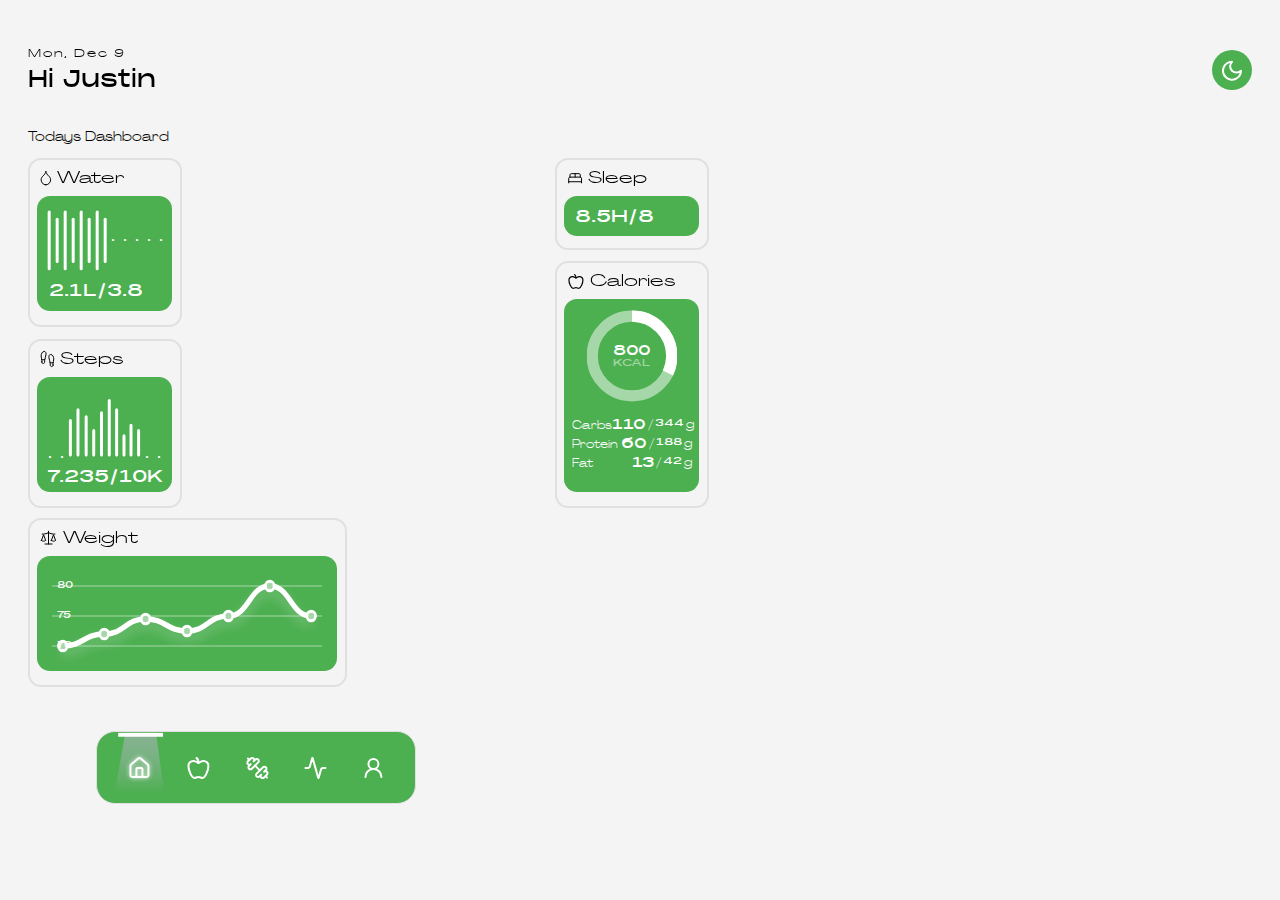
==== commit 11a2f764: "added comments on index.html" ====
--- a/index.html
+++ b/index.html
@@ -32,25 +32,35 @@
             <path d="M6.33151 18.2076L4.92151 19.6176" stroke="white" stroke-width="2" stroke-linecap="round" stroke-linejoin="round"/>
             <path d="M19.0615 5.47766L17.6515 6.88766" stroke="white" stroke-width="2" stroke-linecap="round" stroke-linejoin="round"/>
           </svg>
-
         </button>
     
       </header>
 
-      <section class="dashboard">
+      <section class="dashboard"> 
+        <!-- dashboard is the container around the title and the four top containers, water, sleep, calories and steps -->
+         <!-- title is the "todays dashboard text" above the top four containers -->
         <div class="title"><p>Todays Dashboard</p></div>
 
+        <!-- flex-container is the container around the four top containers, water, sleep, calories and steps, without with the title! -->
         <div class="flex-container">
+          <!-- containers-left and containers-right are the two containers on the left (water and steps) and two on the right (sleep and calories) -->
           <div class="containers-left">
+            <!-- square-container are the containers with a square shape (water and steps) that are both located at the left -->
             <div class="square-container">
+              <!-- icon-and-title are the icon and title at the top within each container including a <svg> and a <p> element -->
               <div class="icon-and-title">
                 <svg width="12" height="16" viewBox="0 0 12 16" fill="none" xmlns="http://www.w3.org/2000/svg">
                   <path d="M5.86552 14.7875C7.11979 14.7875 8.32268 14.2611 9.20959 13.324C10.0965 12.3868 10.5947 11.1158 10.5947 9.79056C10.5947 8.36285 9.91914 7.00653 8.56793 5.86436C7.21673 4.72219 6.20332 3.00894 5.86552 1.2243C5.52772 3.00894 4.51431 4.72219 3.16311 5.86436C1.8119 7.00653 1.1363 8.36285 1.1363 9.79056C1.1363 11.1158 1.63455 12.3868 2.52146 13.324C3.40836 14.2611 4.61125 14.7875 5.86552 14.7875Z" stroke-linecap="round" stroke-linejoin="round"/>
                 </svg>
                 <p>Water</p>
               </div>
+              <!-- data is the green box within each container containing either a white graph or white text -->
               <div class="data">
+                <!-- graph is the container around the white graph within the water container -->
                 <div class="graph">
+                  <!-- big-line and small-line are the white big and small lines on the left side of the graph, created with a <svg> -->
+                   <!-- dotted-line is the white dotted line at the right side of the graph, created with a <p>-->
+                    <!-- number is the white value underneath the white graph still within the green data container -->
                   <div class="big-line">
                     <svg width="4" height="61" viewBox="0 0 4 61" fill="none" xmlns="http://www.w3.org/2000/svg">
                       <path d="M2.17458 1.94525L2.17458 58.7089" stroke="white" stroke-width="3" stroke-linecap="round"/>
--- a/css/style.css
+++ b/css/style.css
@@ -261,6 +261,9 @@
 
 .small-container .data {
   width: 135px;
+  height: 40px;
+  display: flex;
+  justify-content: center;
   margin-left: 7px;
   background-color: var(--primary-color);
   border-radius: var(--container-border-radius);
@@ -770,31 +773,33 @@
 /* ---------------------------------------------------------- */
 /* ---------------------------------------------------------- */
 
-
+/* container around M T W T F S S */
 .calendar-container {
   display: flex;
   justify-content: center;
   margin-top: 20px;
 }
 
+/* also a container around M T W T F S S */
 .calendar {
   display: flex;
   justify-content: space-between;
   align-items: center;
-  width: 324px;
+  width: 310px;
   height: 41.232px;
   border-radius: 13px;
   background: #4CAF50;
   flex-shrink: 0;
-  padding: 0 5px; /* Add a little padding for spacing */
-}
-
+  padding: 0 5px; 
+}
+
+/* individual day so M or T or W etc. */
 .day-button {
   flex: 1;
   height: 100%;
-  margin: 0 2px; /* Small spacing between buttons */
+  margin: 0 2px; 
   border: none;
-  border-radius: 5px; /* Slightly rounded corners for buttons */
+  border-radius: 5px; 
   background: #4CAF50;
   color: #FFF;
   font-family: "PP Monument Extended", sans-serif;
@@ -806,32 +811,126 @@
   text-align: center;
 }
 
+/* hover of individual M T W etc */
 .day-button:hover {
   background: #45a049;
 }
 
+/* section of all the content of the workout */
 .content-section {
-  width: 80%;
-  max-width: 600px;
+  width: 295px;
+  max-height: 500px;
+  flex-shrink: 0;
   margin: 20px auto;
   padding: 10px;
-  border: 1px solid #ccc;
-  border-radius: 5px;
-  background-color: white;
-}
-
+  border: 1px solid var(--border-color);
+  border-radius: var(--container-border-radius);
+  background-color: var(--container-color);
+  display: flex;
+  flex-direction: column;
+  overflow: hidden; 
+}
+
+/* wrapper around the content table */
+.content-table-wrapper {
+  overflow: hidden; 
+  border-radius: 10px; 
+  overflow-y: auto;
+  flex-grow: 1; 
+  margin-top: 10px; 
+}
+
+/* Monday's workout etc */
 .content-title {
+  color: var(--text-color);
+  font-family: var(--font-monument);
   font-size: 18px;
-  margin-bottom: 10px;
-}
-
+  font-style: normal;
+  font-weight: 400;
+  line-height: normal;
+  width: 100%;
+  margin: 4px;
+}
+
+/* title of each excersise */
+.content-table h3 {
+  color: var(--text-color);
+  font-family: "PP Agrandir";
+  font-size: 14px;
+  font-style: normal;
+  font-weight: 400;
+  line-height: normal;
+  width: 450%;
+}
+
+/* table of sets kg reps optimal amount */
 .content-table {
   width: 100%;
-  border-collapse: collapse;
-}
-
-.content-table th, .content-table td {
-  border: 1px solid #ccc;
+  border-collapse: separate;
+  border-spacing: 0; 
+  margin-bottom: 10px;
+}
+
+/* tbody is the whole table */
+.content-table tbody {
+  border-radius: 10px;
+  overflow: hidden; 
+}
+
+/* adds border at each corner */
+.content-table tbody tr:first-child td:first-child {
+  border-top-left-radius: 10px;
+}
+.content-table tbody tr:first-child td:last-child {
+  border-top-right-radius: 10px;
+}
+.content-table tbody tr:last-child td:first-child {
+  border-bottom-left-radius: 10px; 
+}
+.content-table tbody tr:last-child td:last-child {
+  border-bottom-right-radius: 10px; 
+}
+
+/* puts white text and a bg-color at each element */
+.content-table tbody tr:nth-child(3) td,
+.content-table tbody tr:nth-child(5) td {
+  background-color: var(--primary-color);
+  color: white; 
+}
+
+/* first top row of every table with a different font */
+.content-table tbody tr:first-child td {
+  font-family: "PP Agrandir";
+  font-size: 14px;
+  font-style: normal;
+  font-weight: 400;
+  line-height: normal;
+  background: var(--primary-color); 
+  color: white;
+}
+
+/* secondary color to each even table row */
+.content-table tbody tr:nth-child(2) td,
+.content-table tbody tr:nth-child(4) td,
+.content-table tbody tr:nth-child(6) td {
+  background: var(--secondary-color); 
+  color: white; 
+}
+
+/* individual elements rows and columns */
+.content-table th,
+.content-table td {
+  border: 1px solid rgba(255, 255, 255, 0.50);
   padding: 8px;
+  color: white !important;
   text-align: center;
-}+  font-family: "PP Monument Extended";
+  font-size: 14px;
+  font-style: normal;
+  font-weight: 400;
+  line-height: normal;
+  transform: scaleY(1.1);
+}
+
+
+
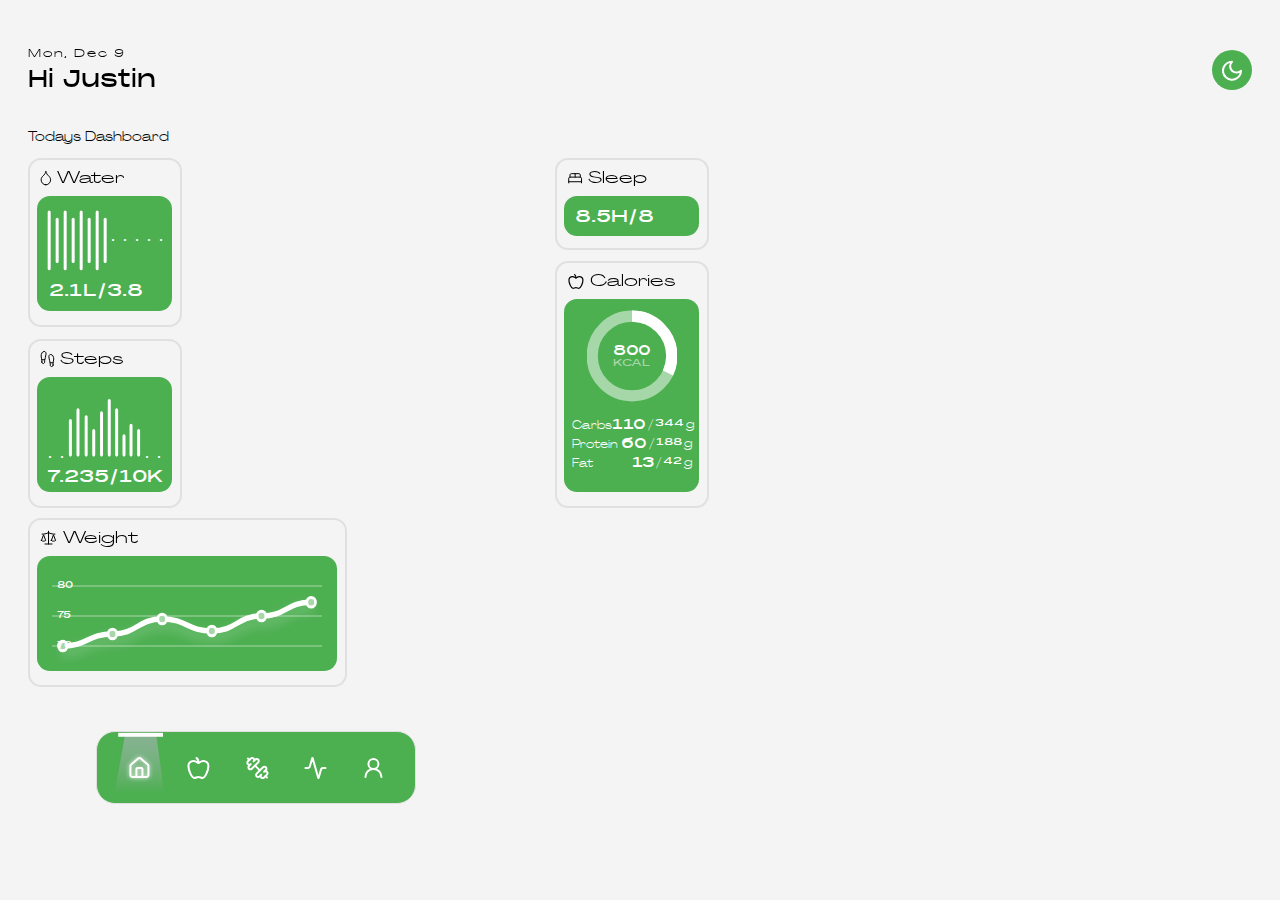
==== commit 7295ae9a: "added the comments regarding the data and greeting on every page" ====
--- a/index.html
+++ b/index.html
@@ -9,8 +9,20 @@
 </head>
 <!-- "dark-mode" gets added and removed based on which theme is active-->
 <body>
-  <!-- "date-and-greeting is the container around the two with the "date"and "greeting" 
-   being the child elements with white text inside and underneath each other -->
+<!-- The "date-and-greeting" div acts as a container for the "date" and "greeting" elements.
+     - It ensures proper alignment and spacing of the two child elements ("date" and "greeting").
+     - Both child elements are vertically stacked.
+     - This text adapts for light and darkmode by changeing the text color between white and black -->
+
+<!-- The "date" element:
+     - Displays a date on the index/dashboard page (e.g., "Mon, Dec 9").
+     - Serves as a line of motivation on other pages (e.g., "You have been very consistent!").
+     - This text adapts for light and darkmode by changeing the text color between white and black -->
+
+<!-- The "greeting" element:
+     - Displays a greeting on the index/dashboard page (e.g., "Hello, Name").
+     - Serves as a title or heading on other pages (e.g., "Calorie Tracker" or "Profile").
+     - This text adapts for light and darkmode by changeing the text color between white and black -->
     <header>
         <div class="date-and-greeting">
           <p class="date">Mon, Dec 9</p>
@@ -262,7 +274,7 @@
                 </g>
             </svg>
         </div>
-        
+        </div>
       </div>
 
       <nav>
--- a/css/style.css
+++ b/css/style.css
@@ -932,5 +932,171 @@
   transform: scaleY(1.1);
 }
 
-
-
+/* ----------------------------------------------------------------- */
+/* ----------------------------------------------------------------- */
+/* -------------------------Weight tracker page ---------------------*/
+/* ----------------------------------------------------------------- */
+/* ----------------------------------------------------------------- */
+
+.long-container-weight-tracker {
+  margin-top: 20px;
+  width: 315px;
+  height: 280px;
+  border: 2px solid var(--border-color);
+  border-radius: var(--container-border-radius);
+}
+
+.long-container-weight-tracker .data {
+  width: 300px;
+  height: 230px;
+  margin-left: 7px;
+  background-color: var(--primary-color);
+  border-radius: var(--container-border-radius);
+}
+
+.long-container-body-bmi {
+  margin-top: 10px;
+  width: 315px;
+  height: 130px;
+  border: 2px solid var(--border-color);
+  border-radius: var(--container-border-radius);
+}
+
+.long-container-body-bmi .data {
+  width: 300px;
+  height: 80px;
+  margin-left: 7px;
+  background-color: var(--primary-color);
+  border-radius: var(--container-border-radius);
+}
+
+.line-graph-container-weight-tracker {
+  display: flex;
+  justify-content: center;
+  width: 100%;
+  max-width: 600px;
+  position: relative;
+}
+
+.line-graph-container-weight-tracker .line-graph {
+  width: 100%;
+  height: 160px;
+  padding: 0px 15px 0px 15px;
+  border-radius: var(--container-border-radius);
+}
+
+.line-graph-container-weight-tracker .grid-lines {
+  display: flex;
+  justify-content: center;
+}
+
+.line-graph-container-weight-tracker .grid-lines line {
+  stroke: white;
+  stroke-width: 1;
+  opacity: 0.5; 
+}
+
+.line-graph-container-weight-tracker .graph-line {
+  fill: none;
+  stroke: white;
+  stroke-width: 8;
+  stroke-linecap: round;
+  filter: drop-shadow(0 10px 10px rgba(255, 255, 255, 0.3)); 
+}
+
+.line-graph-container-weight-tracker .graph-points circle {
+  fill: #A6D7A8;
+  stroke: white;
+  stroke-width: 4;
+}
+
+.line-graph-container-weight-tracker .labels text {
+  font-family: "PP Monument Extended", sans-serif;
+  fill: white; 
+  font-size: 16px;
+  font-style: normal;
+  font-weight: 400;
+  line-height: normal;
+}
+
+.weight-progress {
+  width: 300px;
+  display: flex;
+  justify-content: center;
+  color: #FFF;
+  font-family: "PP Monument Extended";
+  font-size: 22px;
+  font-style: normal;
+  font-weight: 400;
+  line-height: normal;
+}
+
+.weight-progress p {
+  margin: 10px 0px 0px 0px;
+}
+
+.weight-calculation p {
+  margin-top: 5px;
+}
+
+.weight-calculation {
+  display: flex;
+  width: 300px;
+  justify-content: center;
+  gap: 5px;
+  color: #FFF;
+  font-family: "PP Agrandir";
+  font-size: 12px;
+  font-style: normal;
+  font-weight: 400;
+  line-height: normal;
+}
+
+.long-container-body-bmi {
+  display: flex;
+  flex-direction: column;
+
+}
+
+.data {
+  width: 200px;
+  height: 200px;
+}
+
+.body-comp-graph {
+  width: 100%;
+  height: 100%;
+}
+
+.background-circle {
+  fill: none;
+  stroke: #f0f0f0;
+  stroke-width: 10;
+}
+
+.segment {
+  fill: none;
+  stroke-width: 20;
+  stroke-dasharray: 0 100; /* Default value */
+  stroke-linecap: round;
+  transform-origin: center;
+  transition: stroke-dasharray 0.3s ease, stroke-dashoffset 0.3s ease;
+}
+
+.segment-1 {
+  stroke: #ff6b6b;
+}
+
+.segment-2 {
+  stroke: #4ecdc4;
+}
+
+.segment-3 {
+  stroke: #1a535c;
+}
+
+.inner-text {
+  fill: #333;
+  font-size: 5px;
+  font-family: Arial, sans-serif;
+}
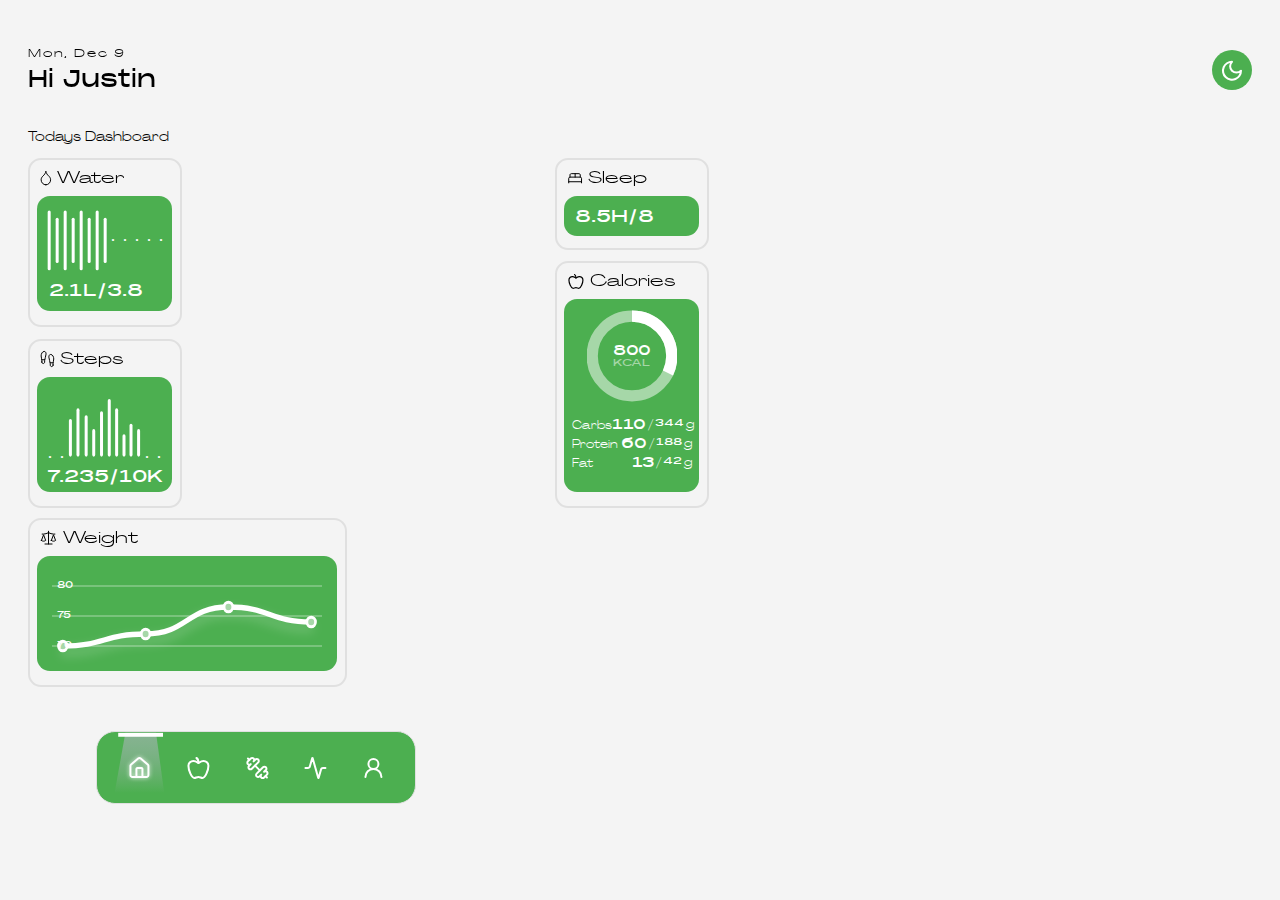
==== commit 296fbb20: "added comments regarding responsiveness on the <body> on each page" ====
--- a/index.html
+++ b/index.html
@@ -7,7 +7,8 @@
     <title>Strive</title>
     <script src="darkmode.js" defer></script>
 </head>
-<!-- "dark-mode" gets added and removed based on which theme is active-->
+<!-- "dark-mode" gets added and removed based on which theme is active     
+  - Not responsive, only correct on 375x815 -->
 <body>
 <!-- The "date-and-greeting" div acts as a container for the "date" and "greeting" elements.
      - It ensures proper alignment and spacing of the two child elements ("date" and "greeting").
@@ -28,8 +29,8 @@
           <p class="date">Mon, Dec 9</p>
           <p class="greeting">Hi Justin</p>
         </div>
-        <!-- "theme-switch" is the green switch with one white icon displayed and the other not-->
-        <button id="theme-switch">
+<!-- The "theme-switch" element:
+     - Displays a green switch with either a white sun or a moon svg on the top right of every page. -->        <button id="theme-switch">
           <svg width="24" height="24" viewBox="0 0 24 24" fill="none" xmlns="http://www.w3.org/2000/svg">
             <path d="M11.9915 3.70062C10.798 4.8941 10.1276 6.5128 10.1276 8.20062C10.1276 9.88845 10.798 11.5071 11.9915 12.7006C13.185 13.8941 14.8037 14.5646 16.4915 14.5646C18.1793 14.5646 19.798 13.8941 20.9915 12.7006C20.9915 14.4807 20.4637 16.2207 19.4747 17.7008C18.4858 19.1808 17.0802 20.3344 15.4357 21.0155C13.7911 21.6967 11.9815 21.875 10.2357 21.5277C8.48988 21.1804 6.88623 20.3233 5.62756 19.0646C4.36889 17.8059 3.51172 16.2023 3.16445 14.4564C2.81719 12.7106 2.99542 10.901 3.6766 9.25647C4.35779 7.61194 5.51135 6.20633 6.99139 5.2174C8.47143 4.22846 10.2115 3.70062 11.9915 3.70062Z" stroke="white" stroke-width="2" stroke-linecap="round" stroke-linejoin="round"/>
           </svg>
@@ -49,24 +50,39 @@
       </header>
 
       <section class="dashboard"> 
-        <!-- dashboard is the container around the title and the four top containers, water, sleep, calories and steps -->
-         <!-- title is the "todays dashboard text" above the top four containers -->
+<!-- The "dashboard" div serves as the main container for the dashboard section.
+     - It wraps the title and the four top containers ("water," "sleep," "calories," and "steps").
+     - Provides layout and spacing between containers for a clean look.
+     - Not responsive, only correct on 375x815 -->
+
+<!-- The "title" element displays the text "Today's Dashboard."
+     - Positioned on the top-left of the four top containers to introduce the section.
+     - This text adapts for light and darkmode by changeing the text color between white and black -->
+
         <div class="title"><p>Todays Dashboard</p></div>
 
-        <!-- flex-container is the container around the four top containers, water, sleep, calories and steps, without with the title! -->
+        <!-- flex-container is the container that wraps only the four top containers ("water," "sleep," "calories," and "steps"), without with the title! -->
         <div class="flex-container">
-          <!-- containers-left and containers-right are the two containers on the left (water and steps) and two on the right (sleep and calories) -->
-          <div class="containers-left">
+      <!-- The "containers-left" and "containers-right" divs:
+          - Group the four individual containers into two columns:
+            - "containers-left" holds the "water" and "steps" sections.
+            - "containers-right" holds the "sleep" and "calories" sections.
+            - Not responsive, only correct on 375x815 -->
+     <div class="containers-left">
             <!-- square-container are the containers with a square shape (water and steps) that are both located at the left -->
             <div class="square-container">
-              <!-- icon-and-title are the icon and title at the top within each container including a <svg> and a <p> element -->
+          <!--  The "icon-and-title" element:
+              - Displays an icon and title on almost every container (e.g., "*water drop icon* Water").
+              - Serves as a title above every container with data (e.g., "Water", "BMI" or "Calories").
+              - This text and icon adapts for light and darkmode by changeing the text color between white and black -->
               <div class="icon-and-title">
                 <svg width="12" height="16" viewBox="0 0 12 16" fill="none" xmlns="http://www.w3.org/2000/svg">
                   <path d="M5.86552 14.7875C7.11979 14.7875 8.32268 14.2611 9.20959 13.324C10.0965 12.3868 10.5947 11.1158 10.5947 9.79056C10.5947 8.36285 9.91914 7.00653 8.56793 5.86436C7.21673 4.72219 6.20332 3.00894 5.86552 1.2243C5.52772 3.00894 4.51431 4.72219 3.16311 5.86436C1.8119 7.00653 1.1363 8.36285 1.1363 9.79056C1.1363 11.1158 1.63455 12.3868 2.52146 13.324C3.40836 14.2611 4.61125 14.7875 5.86552 14.7875Z" stroke-linecap="round" stroke-linejoin="round"/>
                 </svg>
                 <p>Water</p>
               </div>
-              <!-- data is the green box within each container containing either a white graph or white text -->
+            <!-- The "data" element:
+                - Displays a green container with rounded corners and a margin around with data inside -->
               <div class="data">
                 <!-- graph is the container around the white graph within the water container -->
                 <div class="graph">
@@ -120,6 +136,10 @@
             </div>
   
             <div class="square-container">
+          <!--  The "icon-and-title" element:
+              - Displays an icon and title on almost every container (e.g., "*water drop icon* Water").
+              - Serves as a title above every container with data (e.g., "Water", "BMI" or "Calories").
+              - This text and icon adapts for light and darkmode by changeing the text color between white and black -->
               <div class="icon-and-title">
                 <svg width="15" height="18" viewBox="0 0 15 18" fill="none" xmlns="http://www.w3.org/2000/svg">
                   <path d="M1.83828 12.0273V10.2249C1.83828 8.61934 1.1157 7.86202 1.13675 5.96872C1.1578 3.90881 2.18203 1.4248 4.29362 1.4248C5.60548 1.4248 6.04744 2.78798 6.04744 4.07542C6.04744 6.43068 4.64439 8.36185 4.64439 10.649V12.0273C4.64439 12.429 4.49657 12.8142 4.23344 13.0983C3.97032 13.3823 3.61345 13.5419 3.24133 13.5419C2.86922 13.5419 2.51235 13.3823 2.24922 13.0983C1.9861 12.8142 1.83828 12.429 1.83828 12.0273Z" stroke-linecap="round" stroke-linejoin="round"/>
@@ -129,6 +149,8 @@
                 </svg>
                 <p>Steps</p>
               </div>
+            <!-- The "data" element:
+                - Displays a green container with rounded corners and a margin around with data inside -->              
               <div class="data">
                 <div class="graph-steps">
                   <div class="dotted-line-steps"><p>. . </p></div>
@@ -154,6 +176,10 @@
         <div class="containers-right">
           <div class="small-container">
             <div class="icon-and-title">
+            <!--  The "icon-and-title" element:
+              - Displays an icon and title on almost every container (e.g., "*water drop icon* Water").
+              - Serves as a title above every container with data (e.g., "Water", "BMI" or "Calories").
+              - This text and icon adapts for light and darkmode by changeing the text color between white and black -->
               <svg width="16" height="15" viewBox="0 0 16 15" fill="none" xmlns="http://www.w3.org/2000/svg">
                 <g clip-path="url(#clip0_63_1283)">
                   <path d="M1.7265 11.8875V7.27721C1.7265 6.97153 1.8615 6.67836 2.10181 6.46221C2.34211 6.24607 2.66803 6.12463 3.00788 6.12463H13.2589C13.5987 6.12463 13.9246 6.24607 14.1649 6.46221C14.4052 6.67836 14.5402 6.97153 14.5402 7.27721V11.8875" stroke-linecap="round" stroke-linejoin="round"/>
@@ -169,6 +195,8 @@
               </svg>
               <p>Sleep</p>
             </div>
+            <!-- The "data" element:
+                - Displays a green container with rounded corners and a margin around with data inside -->              
             <div class="data">
               <div class="graph">
               <div class="number"><p>8.5H/8</p></div>
@@ -177,6 +205,10 @@
         </div>
         <div class="big-container">
           <div class="icon-and-title">
+        <!--  The "icon-and-title" element:
+              - Displays an icon and title on almost every container (e.g., "*water drop icon* Water").
+              - Serves as a title above every container with data (e.g., "Water", "BMI" or "Calories").
+              - This text and icon adapts for light and darkmode by changeing the text color between white and black -->
             <svg width="18" height="18" viewBox="0 0 15 15" fill="none" xmlns="http://www.w3.org/2000/svg">
               <g clip-path="url(#clip0_63_1307)">
                 <path d="M7.44513 13.031C8.32013 13.031 9.0493 13.6418 9.77847 13.6418C11.5285 13.6418 13.2785 9.03154 13.2785 6.59962C13.2586 5.85316 12.9408 5.14474 12.3945 4.62874C11.8482 4.11275 11.1175 3.83102 10.3618 3.84497C9.0668 3.84497 8.02847 4.67482 7.44513 4.99754C6.8618 4.67482 5.82347 3.84497 4.52847 3.84497C3.77232 3.8295 3.04079 4.11072 2.49411 4.62703C1.94743 5.14335 1.63016 5.85266 1.6118 6.59962C1.6118 9.03154 3.3618 13.6418 5.1118 13.6418C5.84097 13.6418 6.57013 13.031 7.44513 13.031Z" stroke-linecap="round" stroke-linejoin="round"/>
@@ -190,6 +222,8 @@
             </svg>
             <p>Calories</p>
           </div>
+          <!-- The "data" element:
+                - Displays a green container with rounded corners and a margin around with data inside -->              
           <div class="data">
             <div class="radial-graph">
               <svg class="circle" viewBox="0 0 36 36">
@@ -235,6 +269,10 @@
 
       <div class="long-container">
         <div class="icon-and-title">
+          <!--  The "icon-and-title" element:
+              - Displays an icon and title on almost every container (e.g., "*water drop icon* Water").
+              - Serves as a title above every container with data (e.g., "Water", "BMI" or "Calories").
+              - This text and icon adapts for light and darkmode by changeing the text color between white and black -->
           <svg width="18" height="18" viewBox="0 0 18 18" fill="none" xmlns="http://www.w3.org/2000/svg">
             <g clip-path="url(#clip0_63_1373)">
               <path d="M11.3552 11.4633L13.4802 5.79663L15.6052 11.4633C14.9889 11.9237 14.2452 12.1716 13.4802 12.1716C12.7152 12.1716 11.9714 11.9237 11.3552 11.4633Z"  stroke-linecap="round" stroke-linejoin="round"/>
@@ -251,22 +289,27 @@
           </svg>
           <p>Weight</p>
         </div>
+        <!-- The "data" element:
+              - Displays a green container with rounded corners and a margin around with data inside -->              
         <div class="data"> 
+          <!-- The "line-graph-container" element:
+            - Container around the "line-graph", "graph", "graphpoints" and "grid-lines".
+            - It showcases a white linear graph with rounded points -->
           <div class="line-graph-container">
             <svg class="line-graph" viewBox="0 0 500 200" preserveAspectRatio="none">
                 <g class="grid-lines">
-                    <!-- Vertical grid lines -->
+              <!-- "grid-lines" are the horizontal lines (e.g., "78 ---------------"). -->
                     <line x1="0" y1="50" x2="500" y2="50"></line>
                     <line x1="0" y1="100" x2="500" y2="100"></line>
                     <line x1="0" y1="150" x2="500" y2="150"></line>
                 </g>
                 <g class="graph">
-                    <!-- The dynamic path for the graph line -->
+                <!-- rounded path between points -->
                     <path d="" class="graph-line"></path>
-                    <!-- The dynamic circles for data points -->
                     <g class="graph-points"></g>
                 </g>
-                <!-- Y-axis labels -->
+            <!-- "labels" are the labels on the left of the horizontal lines (e.g., "78 ---------------"). 
+                  - Displays a white line with a 0.5 opacity on a green background -->
                 <g class="labels">
                     <text x="10" y="54">80</text>
                     <text x="10" y="104">75</text>
--- a/css/style.css
+++ b/css/style.css
@@ -550,6 +550,8 @@
 /* ---------------------------------------------------------- */
 
 .huge-container {
+  display: flex;
+  flex-direction: column;
   width: 315px;
   height: 350px;
   border: 2px solid var(--border-color);
@@ -1058,45 +1060,156 @@
 
 }
 
-.data {
-  width: 200px;
-  height: 200px;
-}
-
-.body-comp-graph {
+.long-container-body-bmi .data {
+  display: flex;
+  flex-direction: row;
+  align-items: center;
+}
+
+.long-container-body-bmi .radial-graph {
+  margin-right: 25px;
+  width: 60px;
+  height: 60px;
+  border-radius: 50%;
+  background: conic-gradient(
+    #66bb6a 0% 33.33%,
+    #a5d6a7 33.33% 66.66%,
+    #c8e6c9 66.66% 100%
+  );
+}
+
+.segments {
+  display: flex;
+  flex-direction: column;
+  gap: 5px;
+}
+
+.dot-text {
+  display: flex;
+  align-items: center;
+  gap: 15px;
+  color: #FFF;
+  font-family: "PP Agrandir";
+  font-size: 12px;
+  font-style: normal;
+  font-weight: 400;
+  line-height: normal;
+}
+.dot1 {
+  width: 15px;
+  height: 15px;
+  border-radius: 50%;
+  background-color: #66bb6a;
+}
+
+.dot2 {
+  width: 15px;
+  height: 15px;
+  border-radius: 50%;
+  background-color: #a5d6a7;
+}
+
+.dot3 {
+  width: 15px;
+  height: 15px;
+  border-radius: 50%;
+  background-color: #c8e6c9;
+}
+
+.bmi-scale-container {
+  position: relative;
+  margin-top: 40px;
+  width: 300px;
+  margin: 35px 10px 0px 10px
+}
+
+.bmi-scale {
+  display: flex;
   width: 100%;
+  height: 12px;
+  border-radius: 15px;
+  overflow: hidden;
+  box-shadow: 0 2px 4px rgba(0, 0, 0, 0.2);
+}
+
+.bmi-section {
+  flex: 1;
   height: 100%;
-}
-
-.background-circle {
-  fill: none;
-  stroke: #f0f0f0;
-  stroke-width: 10;
-}
-
-.segment {
-  fill: none;
-  stroke-width: 20;
-  stroke-dasharray: 0 100; /* Default value */
-  stroke-linecap: round;
-  transform-origin: center;
-  transition: stroke-dasharray 0.3s ease, stroke-dashoffset 0.3s ease;
-}
-
-.segment-1 {
-  stroke: #ff6b6b;
-}
-
-.segment-2 {
-  stroke: #4ecdc4;
-}
-
-.segment-3 {
-  stroke: #1a535c;
-}
-
-.inner-text {
-  fill: #333;
-  font-size: 5px;
-  font-family: Arial, sans-serif;
-}
+  
+}
+
+.underweight {
+  background-color: #42a5f5; /* Blue */
+}
+
+.normal {
+  background-color: #66bb6a; /* Green */
+}
+
+.overweight {
+  background-color: #fbc02d; /* Yellow */
+}
+
+.obese {
+  background-color: #ffa726; /* Orange */
+}
+
+.extremely-obese {
+  background-color: #ef5350; /* Red */
+}
+
+.bmi-labels {
+  display: flex;
+  justify-content: space-between;
+  margin-top: 5px;
+  color: #FFF;
+  font-family: "PP Agrandir";
+  font-size: 10px;
+  font-style: normal;
+  font-weight: 300;
+  line-height: normal;
+  margin-bottom: 30px;
+}
+
+.arrow {
+  position: absolute;
+  top: 25px;
+  /* left = how far on the scale */
+  left: 95px; 
+  width: 0;
+  height: 0;
+  border-left: 5px solid transparent;
+  border-right: 5px solid transparent;
+  border-bottom: 10px solid #ffffff;
+  transform: rotate(180deg);
+}
+
+.bmi {
+  display: flex;
+  flex-direction: row;
+  height: 80px;
+}
+
+.value {
+  color: #FFF;
+  font-family: "PP Monument Extended";
+  font-size: 25px;
+  font-style: normal;
+  font-weight: 400;
+  line-height: normal;
+  margin-bottom: 10px;
+}
+
+/* ----------------------------------------------------------------- */
+/* ----------------------------------------------------------------- */
+/* -------------------------profile screen  -------------------------*/
+/* ----------------------------------------------------------------- */
+/* ----------------------------------------------------------------- */
+
+.long-container-profile {
+  margin-top: 20px;
+  width: 315px;
+  height: 568px;
+  border: 2px solid var(--border-color);
+  border-radius: var(--container-border-radius);
+}
